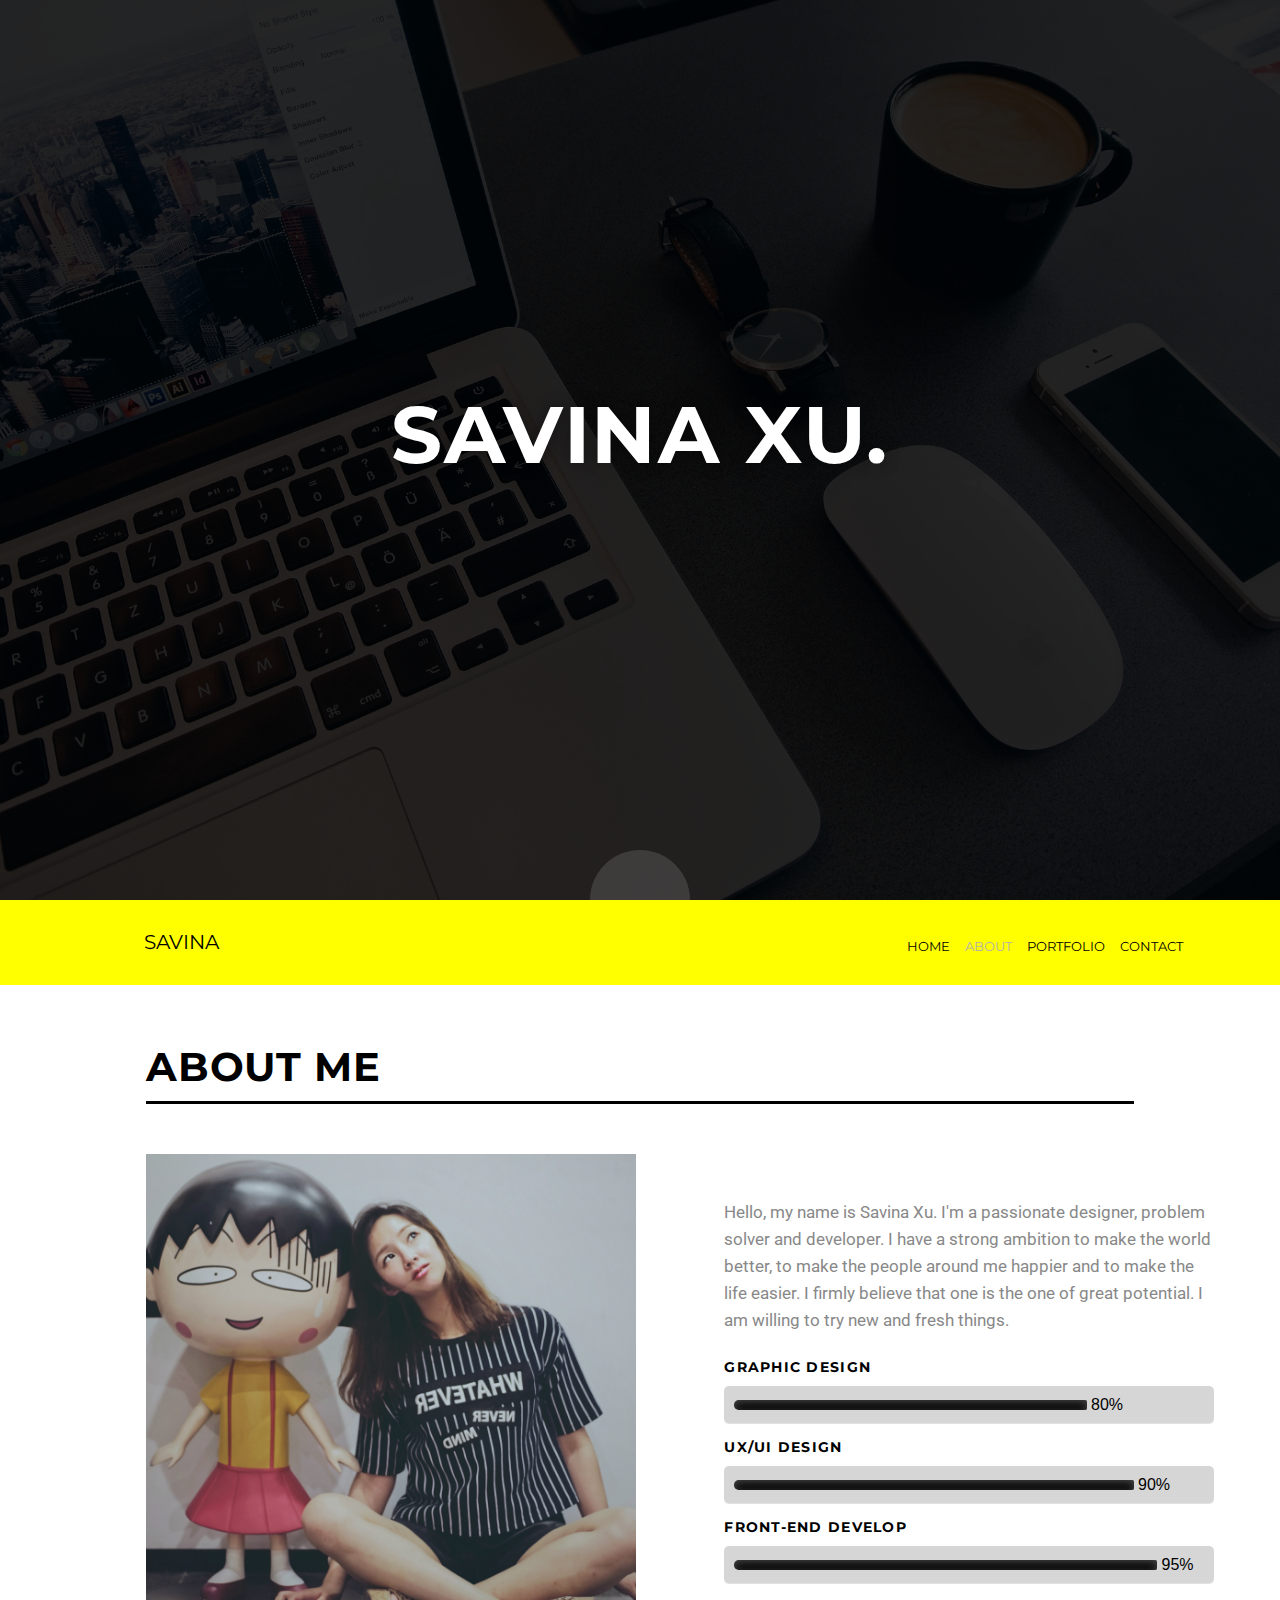
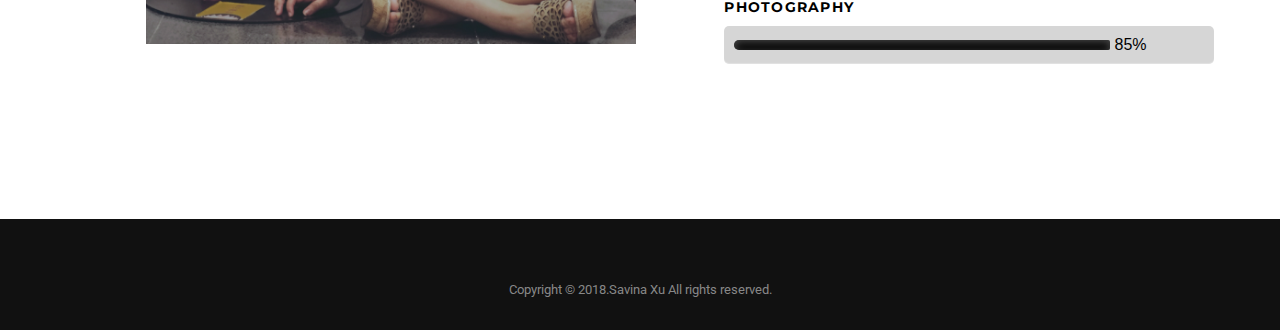
==== index.html @ 4cf79441 "copyed the files from basic-portfolio" ====
<!Doctype html>
<html lang="en">
<head>
    <meta charset="UTF-8">
    <meta name="viewport" content="width=device-width, initial-scale=1.0">
    <meta http-equiv="X-UA-Compatible" content="ie=edge">
    <title>Savina Xu's portfolio</title>
    <link rel="stylesheet" href="assets/css/reset.css">
    <link rel="stylesheet" href="assets/css/style.css">
    <link rel="stylesheet" href="assets/css/font-awesome.min.css">
</head>
<body>
    <!-- Home Section -->
    <section id="home" class="home-section">
        <div class="home-content">
            <h1>Savina Xu.</h1>
            <div class="social">
                <a href="https://www.facebook.com/profile.php?id=1243005372"><i class="fa fa-facebook"></i></a>
                <a href="https://twitter.com/Savina12965934"><i class="fa fa-twitter"></i></a>
                <a href="https://www.linkedin.com/in/savina-xu-2951bb137"><i class="fa fa-linkedin"></i></a>
                <a href="https://github.com/savinaxu"><i class="fa fa-github"></i></a>
                <a href="https://www.instagram.com/supa.savina/?hl=en"><i class="fa fa-instagram"></i></a>
            </div>
        </div>
        <a href="#about" class="down">
            <i class="fa fa-angle-down"></i>
        </a>
    </section>
    <!-- Home Section End -->

    <!-- Navigation Start -->
    <div id="about" class="header-container">
        <nav class="clearfix">
            <div class="name">Savina</div>
            <div class="menu">
                <ul class="nav-menu">
                    <li><a href="#home">Home</a></li>
                    <li><a class="active-page" href="#about">About</a></li>
                    <li><a href="portfolio.html">Portfolio</a></li>
                    <li><a href="contact.html">Contact</a></li>
                </ul>
            </div>
        </nav>
    </div>
    <!-- Navigation End -->

    <!-- About Section Start -->
	<section class="about-section">
        <div class="about-container">
            <h1 class="about-me">About Me</h1>
            <div class="about-content">
                <div class="about-image half">
                    <img src="assets/images/me.jpg" class="img-responsive" alt="Savina Xu's picture">
                </div>
                <div class="half right">
                    <div class="about-text">
                        <p>
                            Hello, my name is Savina Xu. I'm a passionate designer, problem solver and developer. 
                            I have a strong ambition to make the world better, to make the people around me happier and to make the life easier. 
                            I firmly believe that one is the one of great potential. I am willing to try new and fresh things.
                        </p>
                    </div>
                    <div class="skills">
                        <div class="single-progress-item">
                            <h4>Graphic Design</h4>
                            <div class="progress-bar-style">
                                <span class="meter eight"></span>
                                <span>80%</span>
                            </div>
                        </div>
                        <div class="single-progress-item">
                            <h4>UX/UI Design</h4>
                            <div class="progress-bar-style">
                                <span class="meter nine"></span>
                                <span>90%</span>
                            </div>
                        </div>
                        <div class="single-progress-item">
                            <h4>Front-end Develop</h4>
                            <div class="progress-bar-style">
                                <span class="meter"></span>
                                <span>95%</span>
                            </div>
                        </div>
                        <div class="single-progress-item">
                            <h4>Photography</h4>
                            <div class="progress-bar-style">
                                <span class="meter eightfive"></span>
                                <span>85%</span>
                            </div>
                        </div>
                    </div>
                </div>
                <div class="clearfix"></div>
            </div>

        </div>
    </section>
    <!-- About Section End -->

    <!-- Footer Start -->
	<footer>
        <div class="container">
            <div class="social">
                <a href="https://www.facebook.com/profile.php?id=1243005372"><i class="fa fa-facebook"></i></a>
                <a href="https://twitter.com/Savina12965934"><i class="fa fa-twitter"></i></a>
                <a href="https://www.linkedin.com/in/savina-xu-2951bb137"><i class="fa fa-linkedin"></i></a>
                <a href="https://github.com/savinaxu"><i class="fa fa-github"></i></a>
                <a href="https://www.instagram.com/supa.savina/?hl=en"><i class="fa fa-instagram"></i></a>
            </div>
            <p>
                Copyright &copy; 2018.Savina Xu All rights reserved.
            </p>
        </div>
    </footer>
    <!-- Footer End -->
    
</body>
</html>
---- assets/css/style.css ----
/*
  import Google fonts
  general set up
*/

@import url('https://fonts.googleapis.com/css?family=Montserrat:400,600,700|Roboto');

body {
  font-family: 'Roboto', sans-serif;
}

html,
body {
  height: 100%;
}

h1,
h2,
h3,
h4,
h5,
h6 {
  font-family: 'Montserrat', sans-serif;
  font-weight: 700;
  letter-spacing: 0.02em;
}

h2 {
  font-size: 23px;
  margin-bottom: 15px;
}

h3 {
  font-size: 20px;
}

h4 {
  font-size: 14px;
  line-height: 30px;
}

p {
  font-size: 17px;
  color: #888;
  line-height: 27px;
  font-family: 'Roboto', sans-serif;
}

ul,
ol {
  margin: 0;
  padding: 0;
  list-style: none
}

.mt20 {
  margin-top: 20px;
}

.mt30 {
  margin-top: 30px;
}

[class*="-section"] {
  overflow: hidden;
}

.no-pad {
  padding-left: 0;
  padding-right: 0;
}

.spad {
  padding: 90px 0;
}

.section-title {
  text-align: center;
  margin-bottom: 30px;
}

/*
  Home
*/

.home-section {
    background-image: url(../images/bg.jpg);
    background-repeat: no-repeat;
    background-position: center center;
    background-size: cover;
    width: 100%;
    height: 100%;
    position: relative;
    display: table;
  }
  
  .home-section:after {
    position: absolute;
    content: "";
    width: 100%;
    height: 100%;
    left: 0;
    top: 0;
    background: #000;
    opacity: 0.85;
    z-index: 1;
  }
  
  .home-content {
    display: table-cell;
    vertical-align: middle;
    text-align: center;
    position: relative;
    z-index: 2
  }
  
  .home-content h1 {
    font-size: 80px;
    color: #fff;
    text-transform: uppercase;
    text-shadow: 0 0 16px rgba(0, 0, 0, 0.4);
    margin-bottom: 10px;
  }
  
  .social {
    display: block;
  }
  
  .social a {
    font-size: 18px;
    margin: 0 8px;
    color: #fff;
    text-shadow: 0 0 5px rgba(0, 0, 0, 0.5);
    -webkit-transition: all 0.4s;
    transition: all 0.4s;
  }
  
  .social a:hover {
    color: #666;
  }
  
  .down {
    position: absolute;
    display: table;
    width: 100px;
    height: 50px;
    background: rgba(175, 175, 175, 0.2);
    left: 50%;
    bottom: 0;
    margin-left: -50px;
    border-radius: 50px 50px 0 0px;
    z-index: 3;
    overflow: hidden;
  }
  
  .down i {
    position: relative;
    display: table-cell;
    vertical-align: middle;
    text-align: center;
    font-size: 40px;
    color: #fff;
    text-shadow: 0 0 15px rgba(0, 0, 0, 0.4);
    -webkit-animation: down 1.8s infinite;
    animation: down 1.8s infinite;
  }
  
  @-webkit-keyframes down {
    0% {
      top: 0;
      opacity: 0.5;
    }
  
    25% {
      top: 10px;
      opacity: 1;
    }
  
    50% {
      top: 5px;
      opacity: 1;
    }
  
    100% {
      top: 15px;
      opacity: 0;
    }
  }
  
  @keyframes down {
    0% {
      top: 0;
      opacity: 0.5;
    }
  
    25% {
      top: 10px;
      opacity: 1;
    }
  
    50% {
      top: 5px;
      opacity: 1;
    }
  
    100% {
      top: 15px;
      opacity: 0;
    }
  }

/* 
  Nav
*/
.header-container {
    height: 85px;
    width: 100%;
    background: #ffff00;
}

nav {
    width: 100%;
    padding: 20px;
  }

  .active-page {
      color:  #b1b1b1;
  }
  .name {
      float: left;
      width: 40%;
      margin: 10px 0 30px 10%;
      font-family: 'Montserrat', sans-serif;
      font-size: 20px;
      text-transform: uppercase;
      display: inline-block;
  }
  
.menu {
    float: right;
    width: 40%;
    margin: 10px 5% 30px 0px;
    display: inline-block;
}
  .nav-menu {
    float: right;
    line-height: 32px;
    display: block;
  }
  
  nav ul li {
    float: left;
    margin-right: 15px;
    font-family: 'Montserrat', sans-serif;
    font-size: 13px;
    text-transform: uppercase;
    position: relative;
  }
  
  nav ul li a {
    color: #000;
    -webkit-transition: all 0.4s;
    transition: all 0.4s;
    position: relative;
  }
  
  nav ul li a:focus {
    color: #000;
  }
  
  nav ul li a:hover,
  nav ul li.current a {
    color: #b1b1b1 !important;
  }

  .clearfix {
      clear: both;
  }

/*
  About
*/

.about-section {
    width: 100%;
    margin-bottom: 50px;
}

.about-container {
    width: 85%;
    margin: 20px auto;
}

.about-me {
    font-size: 40px;
    text-transform: uppercase;
    margin: 50px;
    border-bottom: solid;
    padding-bottom: 10px;
}

.about-content {
    margin: 50px;
    width: 100%;
    font-family: Arial, Helvetica, sans-serif
}

.half {
    width: 45%;
    display:inline-block;
    margin: 0 auto;
}

.right {
    float: right;
    margin: 45px 20px;
}

.about-image {
    float: left;
}

.about-image img {
    max-width: 100%;
    object-fit: fill;
  }
  
  .about-text {
    margin-bottom: 20px;
  }
  
  .about-text h3 {
    margin-bottom: 25px;
  }
  
  .single-progress-item {
    margin-bottom: 10px;
  }
  
  .single-progress-item h4 {
    letter-spacing: 0.09em;
    text-transform: uppercase;
    line-height: 27px;
    margin-bottom: 5px;
    font-size: 14px;
  }
  
  .progress-bar-style {
    display: block;
    background: #d6d6d6;
    -moz-border-radius: 25px;
	  -webkit-border-radius: 25px;
	  border-radius: 25px;
	  padding: 10px;
	  box-shadow: inset 0 -1px 1px rgba(255,255,255,0.3);
    position: relative;
    width: 100%;
    border-radius: 5px;
  }

.meter {
  width: 90%;
  display: block;
  height: 10px;
  border-top-right-radius: 8px;
  border-bottom-right-radius: 8px;
  border-top-left-radius: 20px;
  border-bottom-left-radius: 20px;
  background-color:black;
  background-image: linear-gradient(
    center bottom,
    rgb(0, 0, 0) 37%,
    rgb(62, 63, 62) 69%
  );
  box-shadow: 
    inset 0 2px 9px  rgba(255,255,255,0.3),
    inset 0 -2px 6px rgba(0,0,0,0.4);
  position: relative;
  overflow: hidden;
}

.progress-bar-style > span {
  display: inline-block;

}

.nine {
  width: 85%;
}

.eightfive {
  width: 80%;
}

.eight {
  width: 75%;
}

/*
  Footer
*/

footer {
    background: #111;
    text-align: center;
    padding: 30px 0;
  }
  
  footer p {
    margin-top: 10px;
    font-size: 13px;
    line-height: 20px;
  }
  
/*
  Portfolio
*/

.grid {
    width: 25%;
    text-align: center;
    background: #fff;
    padding-bottom: 1%;
    display: block;
    float: left;
    margin: 1% 3% 0 0;
}

.view {
    width:94%;
    height: 200px;
    margin: 0 0 10px 0;
    float: left;
    border: 10px solid #fff;
    overflow: hidden;
    position: relative;
    text-align: center;
    box-shadow: 0px 0px 2px #BEBEBE;
    cursor: default;
    background: #fff url(../images/bgimg.jpg) no-repeat;
    background-size: 100% 100%;
}

.view .mask {
    width: 100%;
    height: 200px;
	position: absolute;
	overflow: hidden;
	top: 0;
	left: 0;
}

.view img {
	display: block;
	position: relative;
}

.view h2 {
	text-transform: uppercase;
	color: #fff;
	text-align: center;
	position: relative;
	font-size: 17px;
	padding: 10px;
	background: rgba(0, 0, 0, 0.8);
	margin: 20px 0 0 0;
}

.view p {
	font-family: "HelveticaNeue", "Helvetica Neue", Helvetica, Arial, serif;
	font-style: italic;
	font-size: 0.82355em;
	position: relative;
	color: #fff;
	padding: 10px 20px 7px;
	text-align: center;
	font-style: normal;
}

.view a.info {
	display: inline-block;
	text-decoration: none;
	padding: 7px 14px;
	background: #FED136;
	color: #fff;
	margin-top: 4%;
	text-transform: uppercase;
	-webkit-box-shadow: 0 0 1px #000;
	-moz-box-shadow: 0 0 1px #000;
	box-shadow: 0 0 1px #000;
}

.view a.info:hover {
	color: #ffffff;
	background: #222222;
}

.hover img {
	width: 100%;
	-webkit-transition: all 0.4s ease-in-out 0.2s;
	-moz-transition: all 0.4s ease-in-out 0.2s;
	-o-transition: all 0.4s ease-in-out 0.2s;
	-ms-transition: all 0.4s ease-in-out 0.2s;
	transition: all 0.4s ease-in-out 0.2s;
	-ms-filter: "progid: DXImageTransform.Microsoft.Alpha(Opacity=100)";
	filter: alpha(opacity=100);
	opacity: 1;
}

.hover .mask {
	background-color: rgba(0, 0, 0, 0.8);
	-ms-filter: "progid: DXImageTransform.Microsoft.Alpha(Opacity=0)";
	filter: alpha(opacity=0);
	opacity: 0;
	-webkit-transform: scale(0) rotate(-180deg);
	-moz-transform: scale(0) rotate(-180deg);
	-o-transform: scale(0) rotate(-180deg);
	-ms-transform: scale(0) rotate(-180deg);
	transform: scale(0) rotate(-180deg);
	-webkit-transition: all 0.4s ease-in;
	-moz-transition: all 0.4s ease-in;
	-o-transition: all 0.4s ease-in;
	-ms-transition: all 0.4s ease-in;
	transition: all 0.4s ease-in;
	-webkit-border-radius: 0px;
	-moz-border-radius: 0px;
	border-radius: 0px;
}

.hover h2 {
	-ms-filter: "progid: DXImageTransform.Microsoft.Alpha(Opacity=0)";
	filter: alpha(opacity=0);
	opacity: 0;
	border-bottom: 1px solid rgba(0, 0, 0, 0.3);
	background: transparent;
	margin: 8px 40px 0px 40px;
	-webkit-transition: all 0.5s ease-in-out;
	-moz-transition: all 0.5s ease-in-out;
	-o-transition: all 0.5s ease-in-out;
	-ms-transition: all 0.5s ease-in-out;
	transition: all 0.5s ease-in-out;
}

.hover p {
	-ms-filter: "progid: DXImageTransform.Microsoft.Alpha(Opacity=0)";
	filter: alpha(opacity=0);
	opacity: 0;
	-webkit-transition: all 0.5s ease-in-out;
	-moz-transition: all 0.5s ease-in-out;
	-o-transition: all 0.5s ease-in-out;
	-ms-transition: all 0.5s ease-in-out;
	transition: all 0.5s ease-in-out;
	margin-bottom: 0%;
}

.hover a.info {
	-ms-filter: "progid: DXImageTransform.Microsoft.Alpha(Opacity=0)";
	filter: alpha(opacity=0);
	opacity: 0;
	-webkit-transition: all 0.5s ease-in-out;
	-moz-transition: all 0.5s ease-in-out;
	-o-transition: all 0.5s ease-in-out;
	-ms-transition: all 0.5s ease-in-out;
	transition: all 0.5s ease-in-out;
}

.hover:hover .mask {
	-ms-filter: "progid: DXImageTransform.Microsoft.Alpha(Opacity=100)";
	filter: alpha(opacity=100);
	opacity: 1;
	-webkit-transform: scale(1) rotate(0deg);
	-moz-transform: scale(1) rotate(0deg);
	-o-transform: scale(1) rotate(0deg);
	-ms-transform: scale(1) rotate(0deg);
	transform: scale(1) rotate(0deg);
	-webkit-transition-delay: 0.2s;
	-moz-transition-delay: 0.2s;
	-o-transition-delay: 0.2s;
	-ms-transition-delay: 0.2s;
	transition-delay: 0.2s;
}

.hover:hover img {
	-webkit-transform: scale(0);
	-moz-transform: scale(0);
	-o-transform: scale(0);
	-ms-transform: scale(0);
	transform: scale(0);
	-ms-filter: "progid: DXImageTransform.Microsoft.Alpha(Opacity=0)";
	filter: alpha(opacity=0);
	opacity: 0;
	-webkit-transition-delay: 0s;
	-moz-transition-delay: 0s;
	-o-transition-delay: 0s;
	-ms-transition-delay: 0s;
	transition-delay: 0s;
}

.hover:hover h2,
.hover:hover p,
.hover:hover a.info {
	-ms-filter: "progid: DXImageTransform.Microsoft.Alpha(Opacity=100)";
	filter: alpha(opacity=100);
	opacity: 1;
	-webkit-transition-delay: 0.5s;
	-moz-transition-delay: 0.5s;
	-o-transition-delay: 0.5s;
	-ms-transition-delay: 0.5s;
	transition-delay: 0.5s;
}

.mask {
    background-color: rgba(0,0,0,0.8);
    opacity: 0;
}

/*
  Contact
*/
form {
    margin: 50px;
}

label, input, textarea {
    display: block;
    margin: 10px 20px;
    width: 95%;
}

label, input {
    height: 35px;
}

button {
    display: block;
    margin: 20px;
    padding: 10px;
    width: 100px;
    font-size: 18px;
    background-color: black;
    color:#fff;
}

textarea {
    height: 250px;
    font-size: 15px;
}

input {
    font-size: 15px;
}
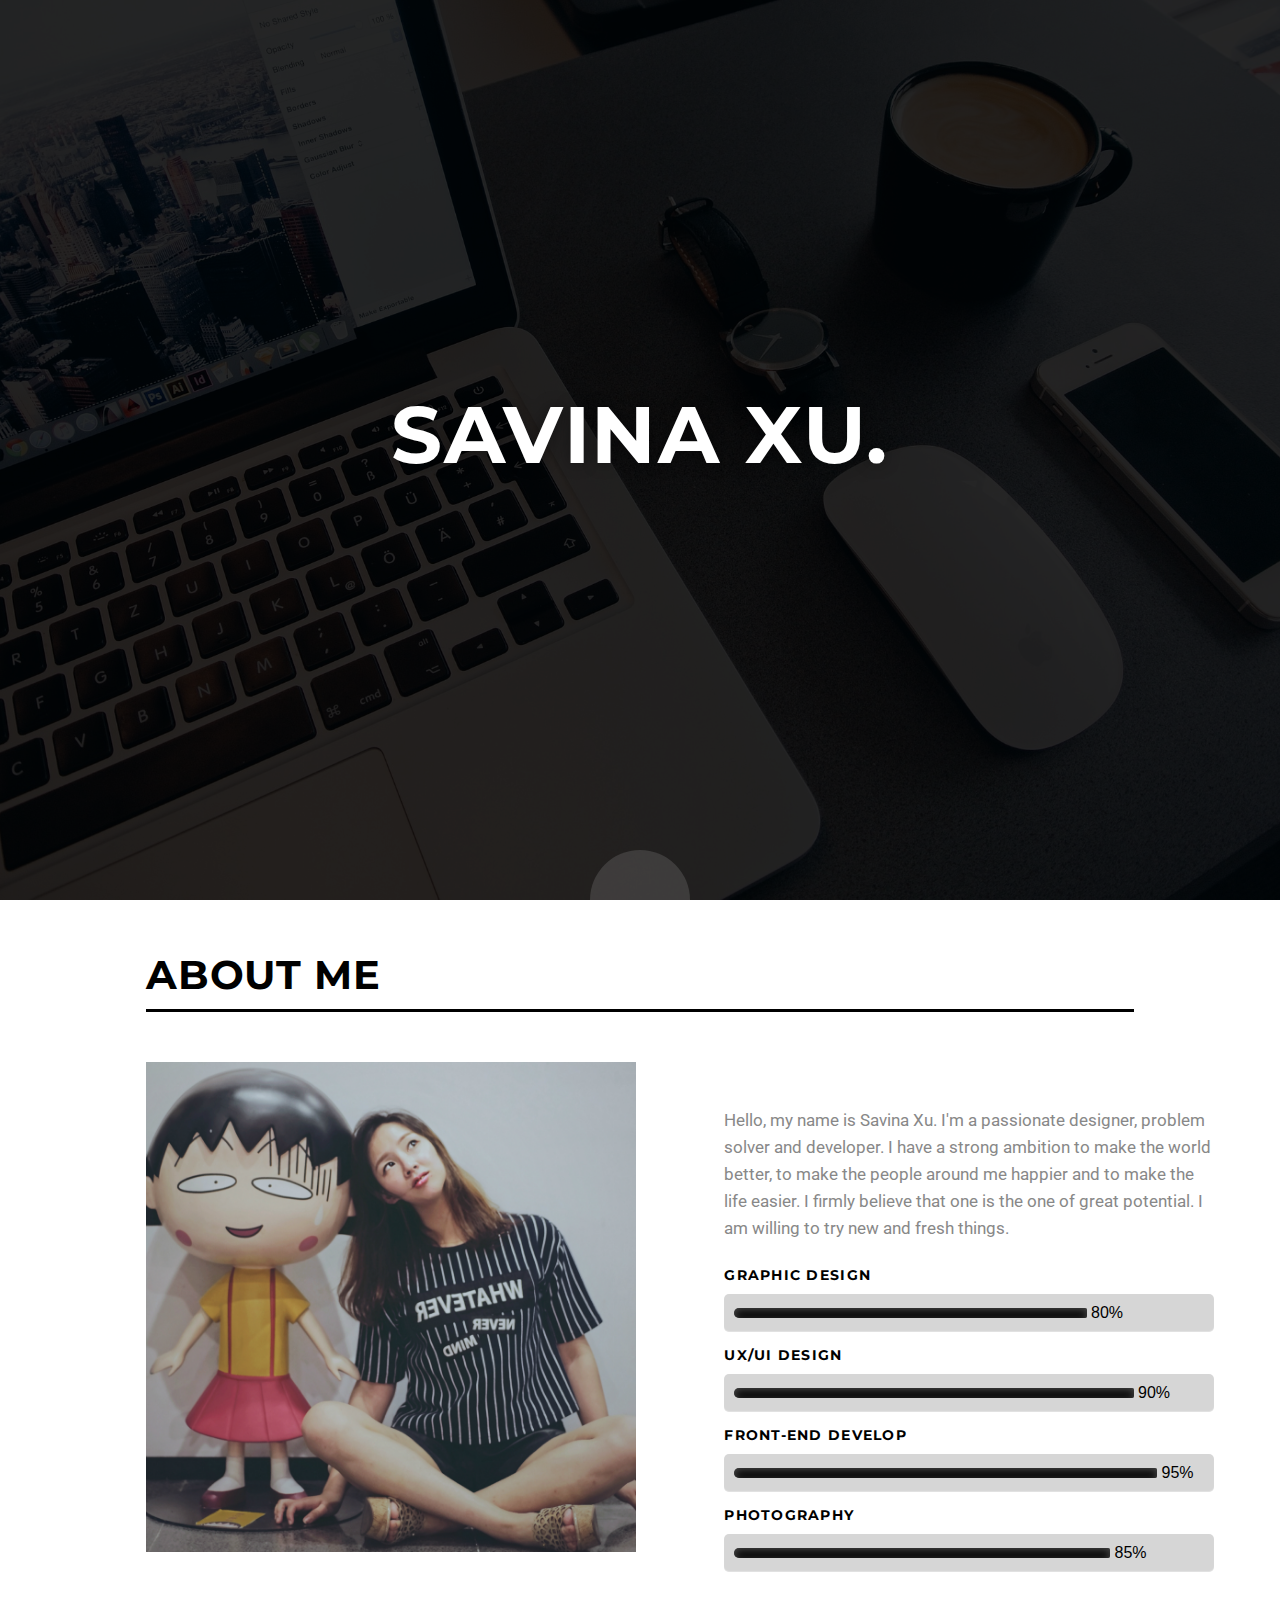
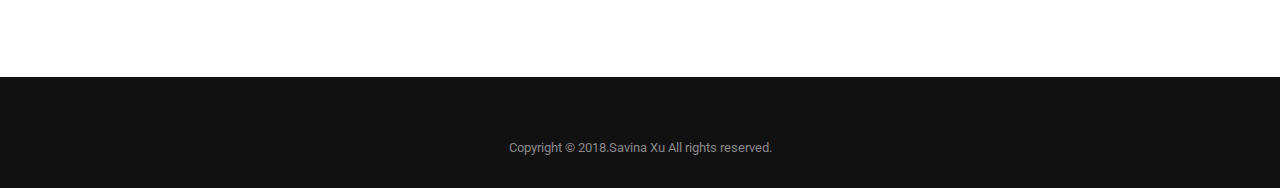
==== commit e69fe446: "finished homework" ====
--- a/index.html
+++ b/index.html
@@ -29,26 +29,27 @@
     <!-- Home Section End -->
 
     <!-- Navigation Start -->
-    <div id="about" class="header-container">
-        <nav class="clearfix">
-            <div class="name">Savina</div>
-            <div class="menu">
-                <ul class="nav-menu">
-                    <li><a href="#home">Home</a></li>
-                    <li><a class="active-page" href="#about">About</a></li>
-                    <li><a href="portfolio.html">Portfolio</a></li>
-                    <li><a href="contact.html">Contact</a></li>
-                </ul>
+    <nav>
+            <div class="row">
+                <div class="container">
+                    <div class="name">Savina</div>
+                    <div class="mobile-bar"><span></span></div>
+                    <ul class="nav-menu">
+                        <li><a href="index.html">Home</a></li>
+                        <li><a class="active" href="index.html#about">About</a></li>
+                        <li><a href="portfolio.html">Portfolio</a></li>
+                        <li><a href="contact.html">Contact</a></li>
+                    </ul>
+                </div>
             </div>
         </nav>
-    </div>
     <!-- Navigation End -->
 
     <!-- About Section Start -->
 	<section class="about-section">
         <div class="about-container">
             <h1 class="about-me">About Me</h1>
-            <div class="about-content">
+            <div class="about-content clearfix">
                 <div class="about-image half">
                     <img src="assets/images/me.jpg" class="img-responsive" alt="Savina Xu's picture">
                 </div>
@@ -114,6 +115,13 @@
         </div>
     </footer>
     <!-- Footer End -->
+
+        <!-- Jquery and other scripts -->
+        <script src="js/jquery-2.1.4.min.js"></script>
+        <script src="js/jquery.nav.js"></script>
+        <script src="js/isotope.pkgd.min.js"></script>
+        <script src="js/owl.carousel.min.js"></script>
+        <script src="js/main.js"></script>
     
 </body>
 </html>--- a/assets/css/style.css
+++ b/assets/css/style.css
@@ -4,6 +4,10 @@
 */
 
 @import url('https://fonts.googleapis.com/css?family=Montserrat:400,600,700|Roboto');
+
+* {
+  box-sizing: border-box;
+}
 
 body {
   font-family: 'Roboto', sans-serif;
@@ -212,70 +216,124 @@
 /* 
   Nav
 */
-.header-container {
-    height: 85px;
-    width: 100%;
-    background: #ffff00;
+
+.name {
+  float: left;
+  width: 40%;
+  margin: 0 0 30px 10%;
+  font-family: 'Montserrat', sans-serif;
+  font-size: 20px;
+  text-transform: uppercase;
+  display: inline-block;
 }
 
 nav {
-    width: 100%;
-    padding: 20px;
-  }
-
-  .active-page {
-      color:  #b1b1b1;
-  }
-  .name {
-      float: left;
-      width: 40%;
-      margin: 10px 0 30px 10%;
-      font-family: 'Montserrat', sans-serif;
-      font-size: 20px;
-      text-transform: uppercase;
-      display: inline-block;
-  }
-  
-.menu {
-    float: right;
-    width: 40%;
-    margin: 10px 5% 30px 0px;
-    display: inline-block;
-}
-  .nav-menu {
-    float: right;
-    line-height: 32px;
-    display: block;
-  }
-  
-  nav ul li {
-    float: left;
-    margin-right: 15px;
-    font-family: 'Montserrat', sans-serif;
-    font-size: 13px;
-    text-transform: uppercase;
-    position: relative;
-  }
-  
-  nav ul li a {
-    color: #000;
-    -webkit-transition: all 0.4s;
-    transition: all 0.4s;
-    position: relative;
-  }
-  
-  nav ul li a:focus {
-    color: #000;
-  }
-  
-  nav ul li a:hover,
-  nav ul li.current a {
-    color: #b1b1b1 !important;
-  }
-
-  .clearfix {
-      clear: both;
-  }
+  position: fixed;
+  background: yellow;
+  z-index: 9;
+  display: none;
+  width: 100%;
+  height: 8%;
+  padding: 20px;
+  top: 0;
+  left: 0;
+  clear: both;
+  box-shadow: -5px 10px 12px -10px rgba(201, 201, 201, 0.67);
+}
+
+.nav-menu {
+  float: right;
+  line-height: 32px;
+  display: block;
+}
+
+nav ul li {
+  float: left;
+  margin-right: 15px;
+  font-family: 'Montserrat', sans-serif;
+  font-size: 13px;
+  text-transform: uppercase;
+  position: relative;
+}
+
+nav ul li a {
+  color: #000;
+  -webkit-transition: all 0.4s;
+  transition: all 0.4s;
+  position: relative;
+}
+
+nav ul li a:focus {
+  color: #000;
+}
+
+nav ul li a:hover,
+nav ul li.current a {
+  color: #b1b1b1 !important;
+}
+
+.active {
+  color: #b1b1b1;
+}
+
+.mobile-bar {
+  width: 35px;
+  height: 21px;
+  display: none;
+  float: right;
+  position: relative;
+  cursor: pointer;
+}
+
+.mobile-bar span {
+  height: 3px;
+  width: 35px;
+  display: block;
+  background: #000;
+  position: absolute;
+  top: 9px;
+  -webkit-transition: all 0.2s;
+  transition: all 0.2s;
+}
+
+.mobile-bar.active span {
+  background-color: transparent;
+}
+
+.mobile-bar span:after,
+.mobile-bar span:before {
+  position: absolute;
+  content: "";
+  width: 35px;
+  height: 3px;
+  background: #000;
+  -webkit-transform: rotate(0deg);
+  transform: rotate(0deg);
+  -webkit-transition: all 0.4s;
+  transition: all 0.4s;
+}
+
+.mobile-bar span:after {
+  top: 8px;
+}
+
+.mobile-bar span:before {
+  top: -8px;
+}
+
+.mobile-bar.active span:after {
+  top: 0px;
+  width: 30px;
+  -webkit-transform: rotate(40deg);
+  transform: rotate(40deg);
+}
+
+.mobile-bar.active span:before {
+  top: 0px;
+  width: 30px;
+  -webkit-transform: rotate(-40deg);
+  transform: rotate(-40deg);
+}
 
 /*
   About
@@ -617,6 +675,7 @@
 /*
   Contact
 */
+
 form {
     margin: 50px;
 }
@@ -649,3 +708,124 @@
 input {
     font-size: 15px;
 }
+
+/* 
+  Responsive
+*/
+
+
+@media only screen and (max-width: 980px) {
+  .home-content h1 {
+    font-size: 70px;
+  }
+
+  .about-content {
+    margin: auto;
+    width: 100%;
+  }
+
+  .about-image,
+  .right {
+    margin-bottom: 30px;
+    display: block;
+    width: 80%;
+    margin: 0 auto;
+    float: none !important;
+  }
+
+  .right {
+    margin-top: 20px;
+  }
+
+  .grid {
+    display: inline-block;
+    width: 30%;
+  }
+
+  
+}
+
+
+@media only screen and (max-width: 768px) {
+  .home-content h1 {
+    font-size: 50px;
+  }
+
+  .about-image {
+    margin-bottom: 30px;
+  }
+
+  .about-me {
+    font-size: 30px;
+  }
+
+
+  .nav-menu {
+    width: 100%;
+    position: absolute;
+    left: 0;
+    top: 100%;
+    box-shadow: 0px 9px 11px rgba(206, 206, 206, 0.3);
+    opacity: 0;
+    -webkit-transform: rotateX(90deg);
+    transform: rotateX(90deg);
+    -webkit-transition: all 0.5s;
+    transition: all 0.5s;
+    -webkit-transform-origin: top center;
+    transform-origin: top center;
+  }
+
+  .nav-menu.active {
+    opacity: 1;
+    -webkit-transform: rotateX(0deg);
+    transform: rotateX(0deg);
+  }
+
+  .nav-menu li {
+    display: block;
+    float: none;
+    border-top: 1px solid #efefef;
+    background: yellow;
+    padding-left: 20px;
+    padding-top: 5px;
+    padding-bottom: 5px;
+    text-align: center;
+    margin: 0;
+  }
+
+  .nav-menu li {
+    overflow: hidden;
+  }
+
+  .mobile-bar {
+    display: block !important;
+  }
+
+  
+}
+
+
+
+@media only screen and (max-width: 640px) {
+  .home-content h1 {
+    font-size: 30px;
+  }
+
+  .about-image {
+    margin-bottom: 30px;
+  }
+
+  .grid {
+    display: block;
+    width: 100%;
+  }
+
+  .view {
+    height: 400px;
+  }
+
+  .view .mask {
+    height: 400px;
+  }
+
+}